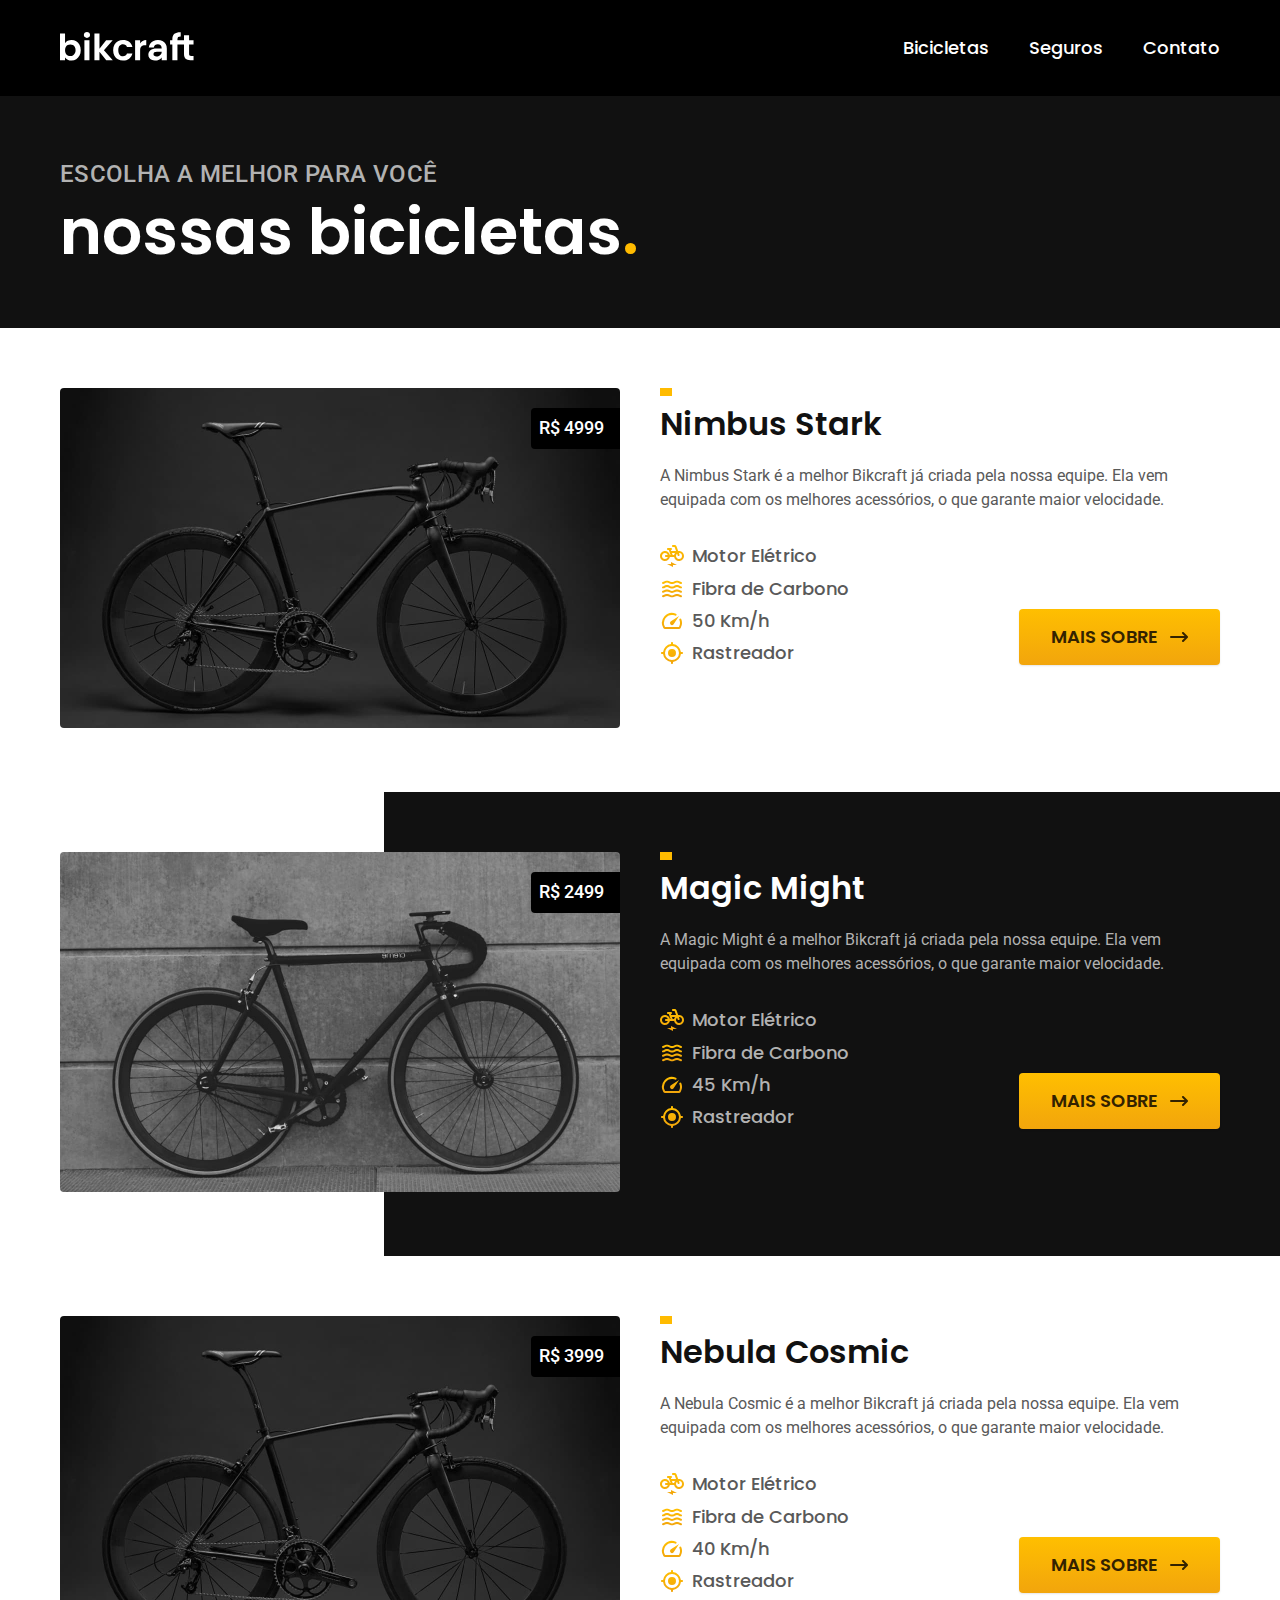
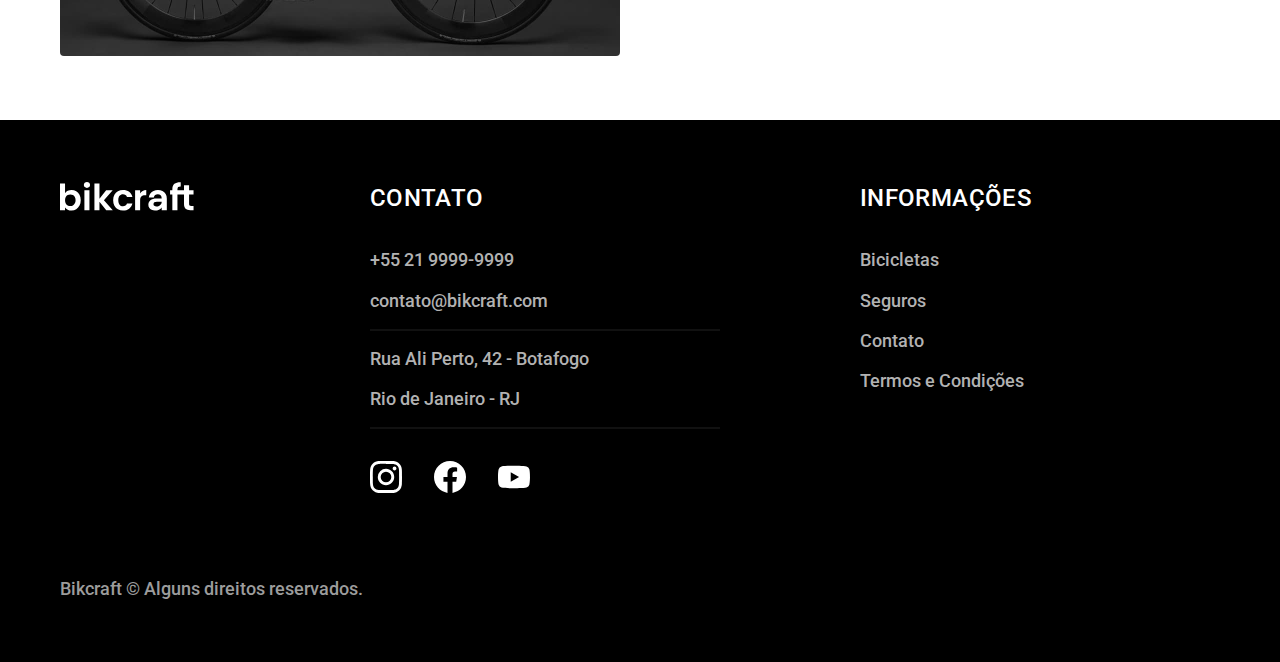
==== bicicletas.html @ 6416e6ee "commir bicicletas" ====
<!DOCTYPE html>
<html lang="en">

<head>
  <meta charset="UTF-8">
  <meta http-equiv="X-UA-Compatible" content="IE=edge">
  <meta name="viewport" content="width=device-width, initial-scale=1.0">
  <meta name="description" content="Termos e condições.">
  <link rel="icon" href="./favicon.svg" type="favicon">
  <link rel="stylesheet" href="./css/style.css">
  <link rel="preconnect" href="https://fonts.googleapis.com">
  <link rel="preconnect" href="https://fonts.gstatic.com" crossorigin>
  <link href="https://fonts.googleapis.com/css2?family=Merriweather:ital,wght@1,900&family=Poppins:wght@400;600&family=Roboto:wght@400;500&display=swap" rel="stylesheet">
  <title>Bicicletas | Bikcraft - Bicicletas Elétricas</title>
</head>

<body>
  <header class="header-bg ">
    <div class="header container">
      <a href="./">
        <img src="./img/bikcraft.svg" alt="Bikcraft">
      </a>

      <nav aria-label="primaria">
        <ul class="header-menu font-1-m cor-0">
          <li><a href="./bicicletas.html">Bicicletas</a></li>
          <li><a href="./seguros.html">Seguros</a></li>
          <li><a href="./contato.html">Contato</a></li>
        </ul>
      </nav>
    </div>
  </header>

  <main>
    <div class="title-bg ">
      <div class="title container">
        <p class="font-2-l-b cor-5">escolha a melhor para você</p>
        <h1 class="font-1-xxl cor-0">nossas bicicletas<span class="cor-p1">.</span></h1>
      </div>
    </div>

    <div class="bicicletas container">
      <div class="bicicletas-imagem">
        <img src="./img/bicicletas/nimbus.jpg" alt="bicicleta preta">
        <span class="font-2-m cor-0">R$ 4999</span>
      </div>
      <div class="bicicletas-conteudo">
        <h2 class="font-1-xl">Nimbus Stark</h2>
        <p class="font-2-s cor-8">A Nimbus Stark é a melhor Bikcraft já criada pela nossa equipe. Ela vem equipada com os melhores acessórios, o que garante maior velocidade.</p>
        <ul class="font-1-m cor-8">
          <li>
            <img src="./img/icones/eletrica.svg" alt="">
            Motor Elétrico
          </li>

          <li>
            <img src="./img/icones/carbono.svg" alt="">
            Fibra de Carbono
          </li>

          <li>
            <img src="./img/icones/velocidade.svg" alt="">
            50 Km/h
          </li>

          <li>
            <img src="./img/icones/rastreador.svg" alt="">
            Rastreador
          </li>
        </ul>
        <a class="botao seta" href="./bicicletas.html/nimbus.html">Mais Sobre</a>
      </div>
    </div>

    <div class="bicicletas-bg">
      <div class="bicicletas container">
        <div class="bicicletas-imagem">
          <img src="./img/bicicletas/magic.jpg" alt="bicicleta preta">
          <span class="font-2-m cor-0">R$ 2499</span>
        </div>
        <div class="bicicletas-conteudo">
          <h2 class="font-1-xl cor-0">Magic Might</h2>
          <p class="font-2-s cor-5">A Magic Might é a melhor Bikcraft já criada pela nossa equipe. Ela vem equipada com os melhores acessórios, o que garante maior velocidade.</p>
          <ul class="font-1-m cor-5">
            <li>
              <img src="./img/icones/eletrica.svg" alt="">
              Motor Elétrico
            </li>

            <li>
              <img src="./img/icones/carbono.svg" alt="">
              Fibra de Carbono
            </li>

            <li>
              <img src="./img/icones/velocidade.svg" alt="">
              45 Km/h
            </li>

            <li>
              <img src="./img/icones/rastreador.svg" alt="">
              Rastreador
            </li>
          </ul>
          <a class="botao seta" href="./bicicletas.html/magic.html">Mais Sobre</a>
        </div>
      </div>
    </div>

    <div class="bicicletas container">
      <div class="bicicletas-imagem">
        <img src="./img/bicicletas/nimbus.jpg" alt="bicicleta preta">
        <span class="font-2-m cor-0">R$ 3999</span>
      </div>
      <div class="bicicletas-conteudo">
        <h2 class="font-1-xl">Nebula Cosmic</h2>
        <p class="font-2-s cor-8">A Nebula Cosmic é a melhor Bikcraft já criada pela nossa equipe. Ela vem equipada com os melhores acessórios, o que garante maior velocidade.</p>
        <ul class="font-1-m cor-8">
          <li>
            <img src="./img/icones/eletrica.svg" alt="">
            Motor Elétrico
          </li>

          <li>
            <img src="./img/icones/carbono.svg" alt="">
            Fibra de Carbono
          </li>

          <li>
            <img src="./img/icones/velocidade.svg" alt="">
            40 Km/h
          </li>

          <li>
            <img src="./img/icones/rastreador.svg" alt="">
            Rastreador
          </li>
        </ul>
        <a class="botao seta" href="./bicicletas.html/nebula.html">Mais Sobre</a>
      </div>
    </div>

  </main>

  <footer class="footer-bg">
    <div class="footer container">
      <img src="./img/bikcraft.svg" alt="">
      <div class="footer-contato">
        <h3 class="font-2-l-b cor-0">CONTATO</h3>
        <ul class="font-2-m cor-5">
          <li><a href="tel:+55 21 9999-9999">+55 21 9999-9999</a></li>
          <li><a href="mailto:contato@bikcraft.com">contato@bikcraft.com</a></li>
          <li>Rua Ali Perto, 42 - Botafogo</li>
          <li>Rio de Janeiro - RJ</li>
        </ul>
        <div class="footer-redes">
          <a href="./">
            <img src="./img/redes/instagram.svg" alt="Instagram">
          </a>

          <a href="./">
            <img src="./img/redes/facebook.svg" alt="Facebook">
          </a>

          <a href="./">
            <img src="./img/redes/youtube.svg" alt="Youtube">
          </a>
        </div>
      </div>

      <div class="footer-informacoes">
        <h3 class="font-2-l-b cor-0">Informações</h3>
        <nav>
          <ul class="font-2-m cor-5">
            <li><a href="./bicicletas.html">Bicicletas</a></li>
            <li><a href="./seguros.html">Seguros</a></li>
            <li><a href="./contato.html">Contato</a></li>
            <li><a href="./termos.html">Termos e Condições</a></li>
          </ul>
        </nav>
      </div>
      <p class="footer-copy font-2-m cor-6">Bikcraft © Alguns direitos reservados.</p>
    </div>
  </footer>
</body>

</html>
---- css/style.css ----
@import "./global/global.css";
@import "./utilidades/tipografia.css";
@import "./utilidades/cores.css";

/* Home */
@import "./global/header.css";
@import "./home/introducao.css";
@import "./home/tecnologia.css";
@import "./home/parceiros.css";
@import "./home/depoimento.css";

/*Utilidades */
@import "./utilidades/componentes.css";

/*Bicicletas */
@import "./bicicletas/bicicletas-lista.css";

/*Seguros */
@import "./seguros.css/seguros.css";

/*Footer*/
@import "./global/footer.css";

/*termos/condições*/
@import "./termos/condições/termos.css";

/*Bicicletas*/
@import "./bicicletas/bicicletas.css";
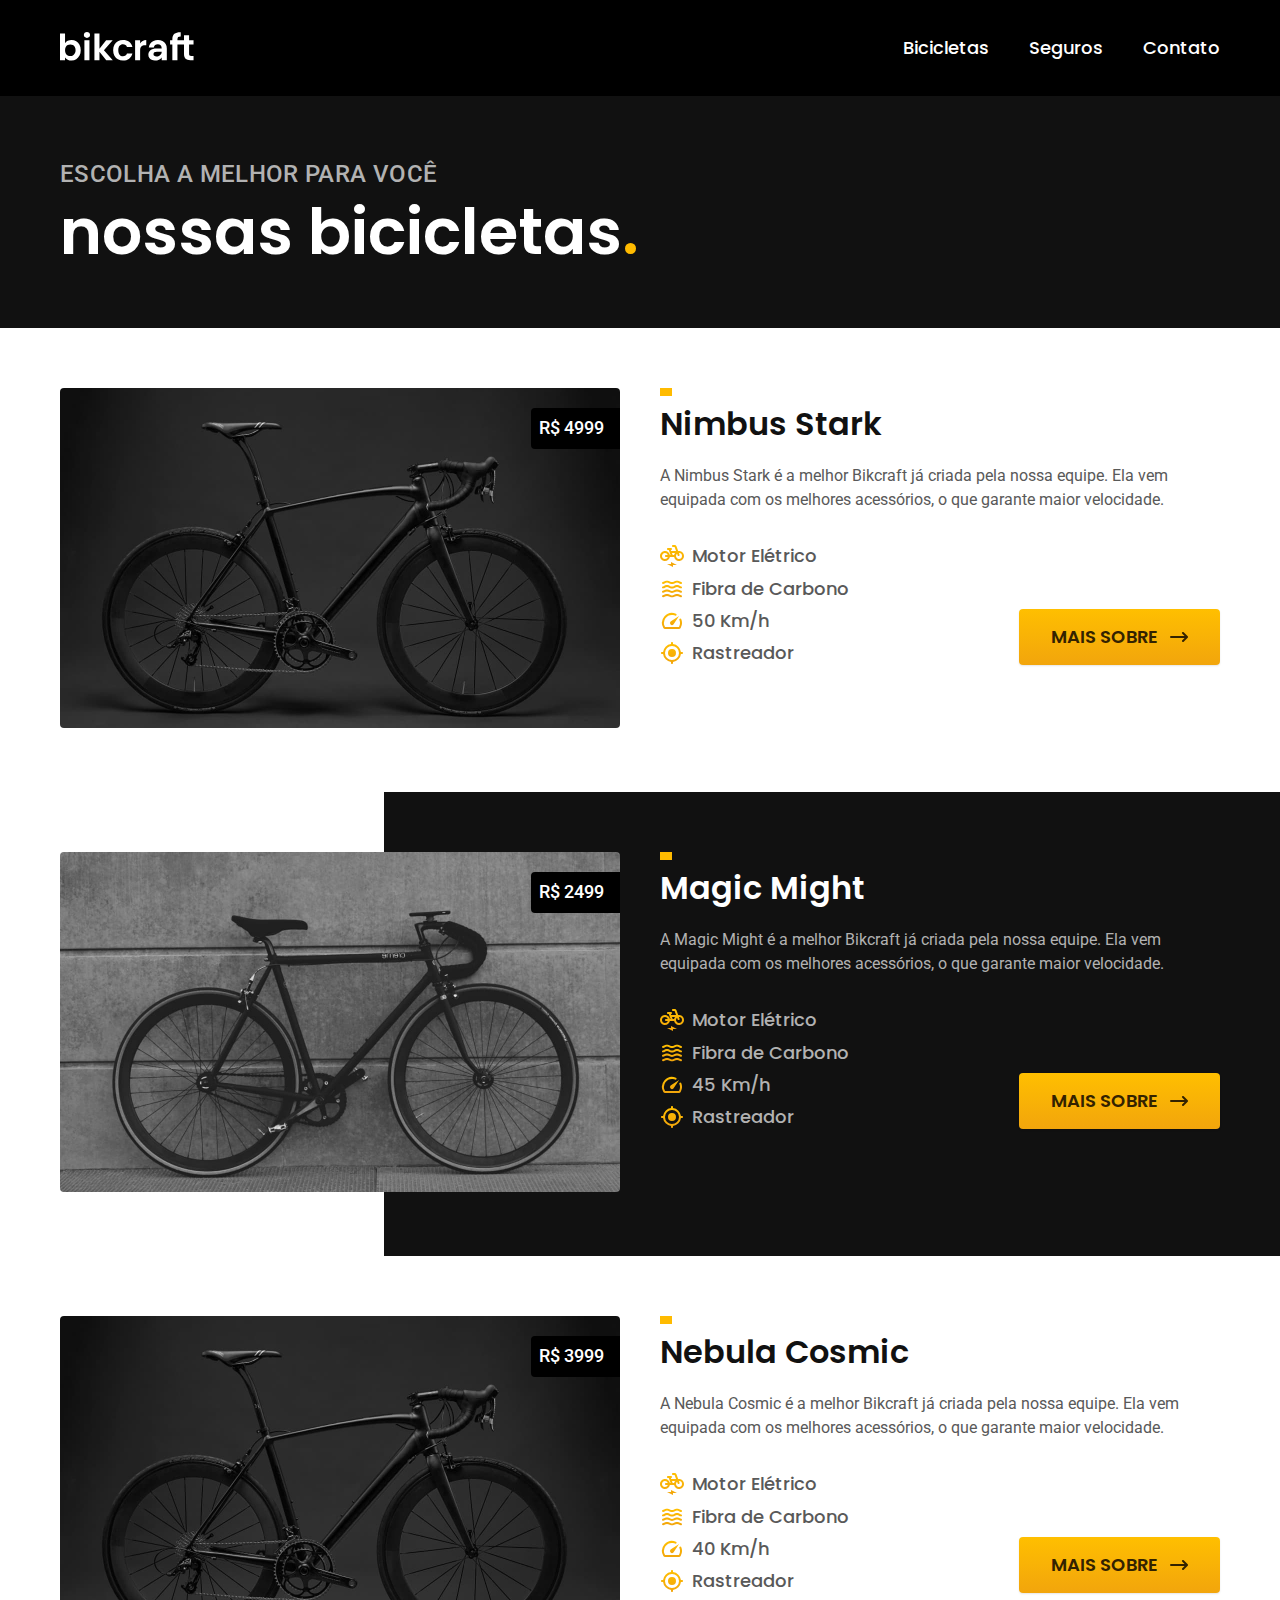
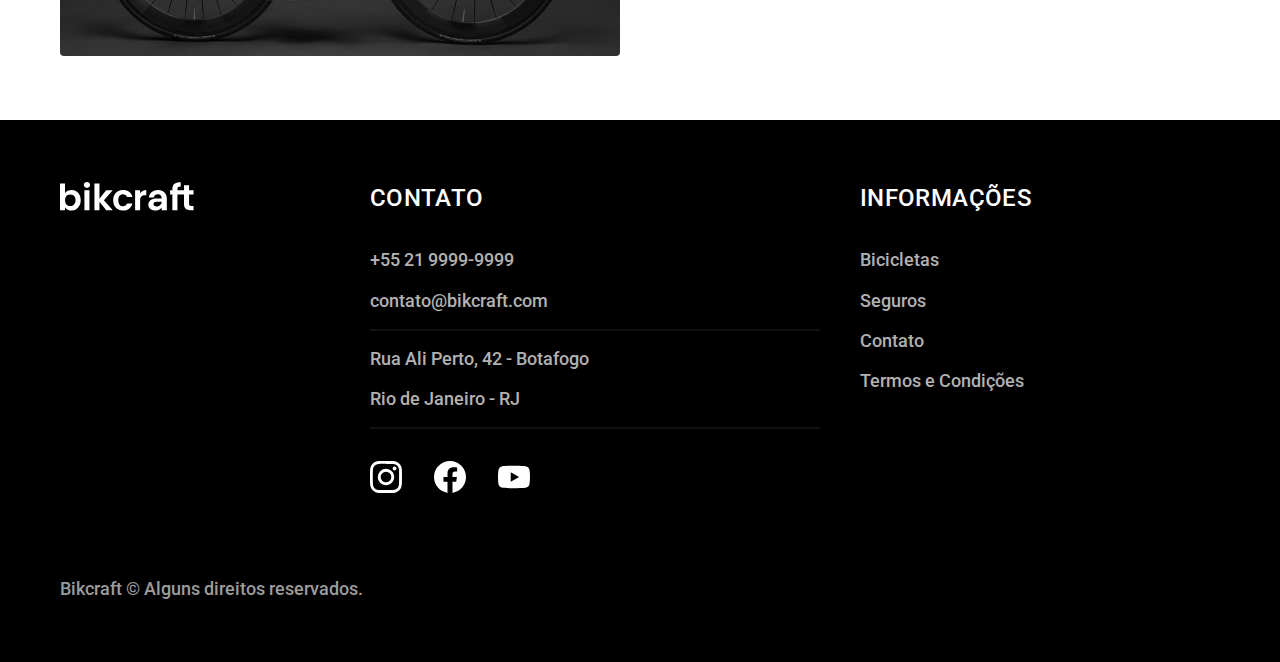
==== commit 50d11729: "commit page-contato" ====
--- a/bicicletas.html
+++ b/bicicletas.html
@@ -1,5 +1,5 @@
 <!DOCTYPE html>
-<html lang="en">
+<html lang="pt-br">
 
 <head>
   <meta charset="UTF-8">
@@ -68,7 +68,7 @@
             Rastreador
           </li>
         </ul>
-        <a class="botao seta" href="./bicicletas.html/nimbus.html">Mais Sobre</a>
+        <a class="botao seta" href="./bicicletas/nimbus.html">Mais Sobre</a>
       </div>
     </div>
 
@@ -102,7 +102,7 @@
               Rastreador
             </li>
           </ul>
-          <a class="botao seta" href="./bicicletas.html/magic.html">Mais Sobre</a>
+          <a class="botao seta" href="./bicicletas/magic.html">Mais Sobre</a>
         </div>
       </div>
     </div>
@@ -136,7 +136,7 @@
             Rastreador
           </li>
         </ul>
-        <a class="botao seta" href="./bicicletas.html/nebula.html">Mais Sobre</a>
+        <a class="botao seta" href="./bicicletas/nebula.html">Mais Sobre</a>
       </div>
     </div>
 
--- a/css/style.css
+++ b/css/style.css
@@ -17,6 +17,8 @@
 
 /*Seguros */
 @import "./seguros.css/seguros.css";
+@import "./seguros.css/vantagens.css";
+@import "./seguros.css/perguntas.css";
 
 /*Footer*/
 @import "./global/footer.css";
@@ -26,3 +28,10 @@
 
 /*Bicicletas*/
 @import "./bicicletas/bicicletas.css";
+@import "./bicicletas/nimbus.css";
+@import "./bicicletas/seguro.css";
+
+/*Contato*/
+@import "./contato/contato.css";
+@import "./contato/formulario.css";
+@import "./contato/lojas.css";
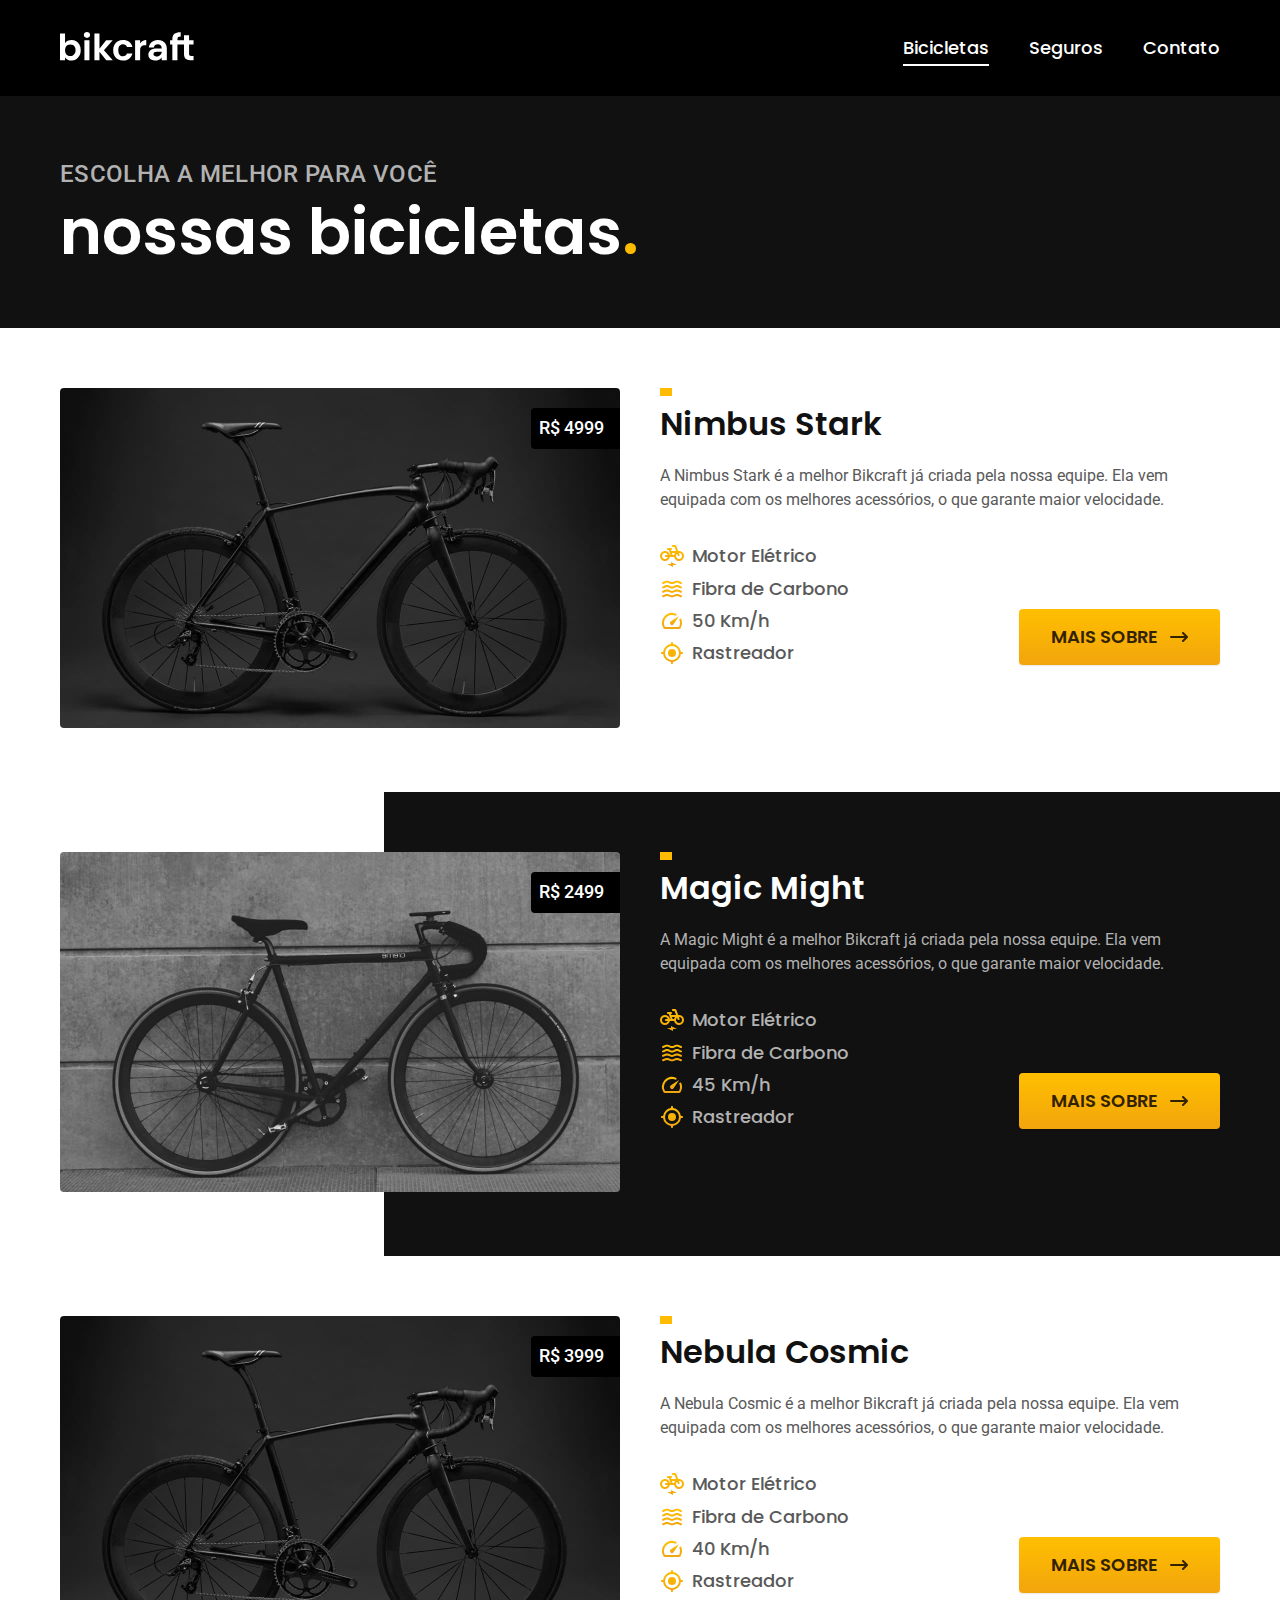
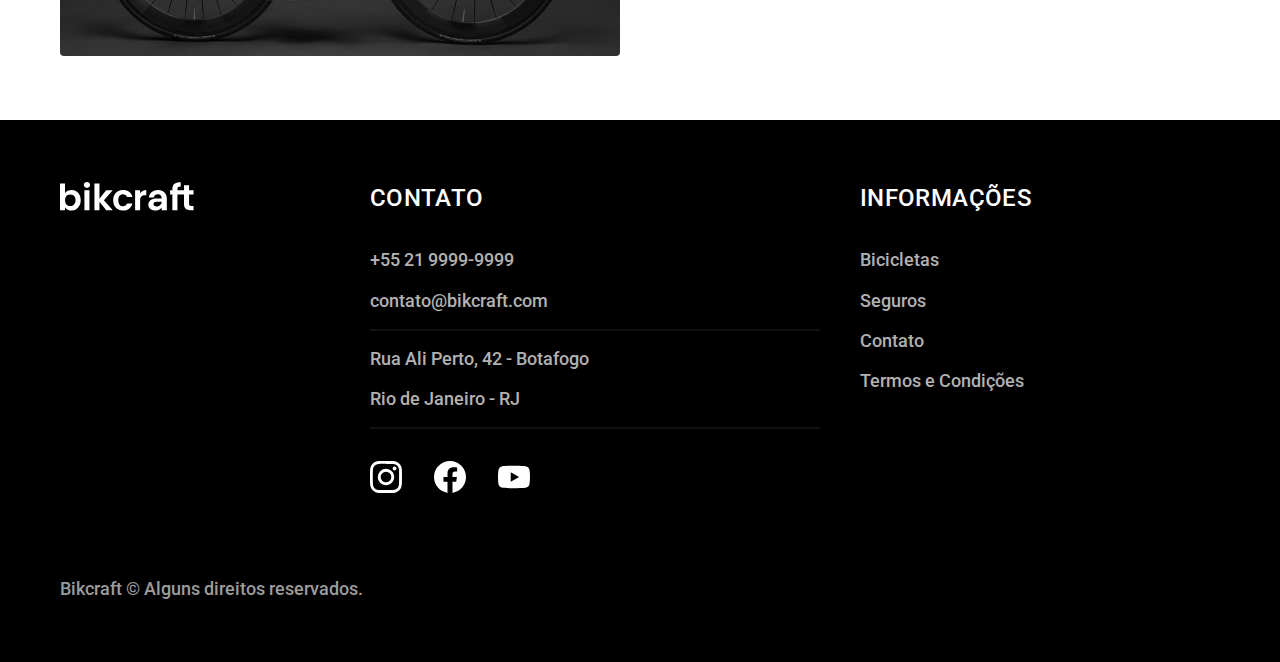
==== commit 4fd5ecfc: "commit js" ====
--- a/bicicletas.html
+++ b/bicicletas.html
@@ -8,17 +8,19 @@
   <meta name="description" content="Termos e condições.">
   <link rel="icon" href="./favicon.svg" type="favicon">
   <link rel="stylesheet" href="./css/style.css">
+  <link rel="preload" href="./css/style.css" as="style">
   <link rel="preconnect" href="https://fonts.googleapis.com">
   <link rel="preconnect" href="https://fonts.gstatic.com" crossorigin>
   <link href="https://fonts.googleapis.com/css2?family=Merriweather:ital,wght@1,900&family=Poppins:wght@400;600&family=Roboto:wght@400;500&display=swap" rel="stylesheet">
   <title>Bicicletas | Bikcraft - Bicicletas Elétricas</title>
+  <script>document.documentElement.classList.add('js')</script>
 </head>
 
 <body>
   <header class="header-bg ">
     <div class="header container">
       <a href="./">
-        <img src="./img/bikcraft.svg" alt="Bikcraft">
+        <img src="./img/bikcraft.svg" width="136" height="32" alt="Bikcraft">
       </a>
 
       <nav aria-label="primaria">
@@ -41,7 +43,7 @@
 
     <div class="bicicletas container">
       <div class="bicicletas-imagem">
-        <img src="./img/bicicletas/nimbus.jpg" alt="bicicleta preta">
+        <img src="./img/bicicletas/nimbus.jpg" width="1120" height="680" alt="bicicleta preta">
         <span class="font-2-m cor-0">R$ 4999</span>
       </div>
       <div class="bicicletas-conteudo">
@@ -49,22 +51,22 @@
         <p class="font-2-s cor-8">A Nimbus Stark é a melhor Bikcraft já criada pela nossa equipe. Ela vem equipada com os melhores acessórios, o que garante maior velocidade.</p>
         <ul class="font-1-m cor-8">
           <li>
-            <img src="./img/icones/eletrica.svg" alt="">
+            <img src="./img/icones/eletrica.svg" width="32" height="32" alt="">
             Motor Elétrico
           </li>
 
           <li>
-            <img src="./img/icones/carbono.svg" alt="">
+            <img src="./img/icones/carbono.svg" width="32" height="32" alt="">
             Fibra de Carbono
           </li>
 
           <li>
-            <img src="./img/icones/velocidade.svg" alt="">
+            <img src="./img/icones/velocidade.svg" width="32" height="32" alt="">
             50 Km/h
           </li>
 
           <li>
-            <img src="./img/icones/rastreador.svg" alt="">
+            <img src="./img/icones/rastreador.svg" width="32" height="32" alt="">
             Rastreador
           </li>
         </ul>
@@ -75,7 +77,7 @@
     <div class="bicicletas-bg">
       <div class="bicicletas container">
         <div class="bicicletas-imagem">
-          <img src="./img/bicicletas/magic.jpg" alt="bicicleta preta">
+          <img src="./img/bicicletas/magic.jpg" width="1120" height="680" alt="bicicleta preta">
           <span class="font-2-m cor-0">R$ 2499</span>
         </div>
         <div class="bicicletas-conteudo">
@@ -83,22 +85,22 @@
           <p class="font-2-s cor-5">A Magic Might é a melhor Bikcraft já criada pela nossa equipe. Ela vem equipada com os melhores acessórios, o que garante maior velocidade.</p>
           <ul class="font-1-m cor-5">
             <li>
-              <img src="./img/icones/eletrica.svg" alt="">
+              <img src="./img/icones/eletrica.svg" width="32" height="32" alt="">
               Motor Elétrico
             </li>
 
             <li>
-              <img src="./img/icones/carbono.svg" alt="">
+              <img src="./img/icones/carbono.svg" width="32" height="32" alt="">
               Fibra de Carbono
             </li>
 
             <li>
-              <img src="./img/icones/velocidade.svg" alt="">
+              <img src="./img/icones/velocidade.svg" width="32" height="32" alt="">
               45 Km/h
             </li>
 
             <li>
-              <img src="./img/icones/rastreador.svg" alt="">
+              <img src="./img/icones/rastreador.svg" width="32" height="32" alt="">
               Rastreador
             </li>
           </ul>
@@ -117,22 +119,22 @@
         <p class="font-2-s cor-8">A Nebula Cosmic é a melhor Bikcraft já criada pela nossa equipe. Ela vem equipada com os melhores acessórios, o que garante maior velocidade.</p>
         <ul class="font-1-m cor-8">
           <li>
-            <img src="./img/icones/eletrica.svg" alt="">
+            <img src="./img/icones/eletrica.svg" width="32" height="32" alt="">
             Motor Elétrico
           </li>
 
           <li>
-            <img src="./img/icones/carbono.svg" alt="">
+            <img src="./img/icones/carbono.svg" width="32" height="32" alt="">
             Fibra de Carbono
           </li>
 
           <li>
-            <img src="./img/icones/velocidade.svg" alt="">
+            <img src="./img/icones/velocidade.svg" width="32" height="32" alt="">
             40 Km/h
           </li>
 
           <li>
-            <img src="./img/icones/rastreador.svg" alt="">
+            <img src="./img/icones/rastreador.svg" width="32" height="32" alt="">
             Rastreador
           </li>
         </ul>
@@ -144,7 +146,7 @@
 
   <footer class="footer-bg">
     <div class="footer container">
-      <img src="./img/bikcraft.svg" alt="">
+      <img src="./img/bikcraft.svg" width="136" height="32" alt="">
       <div class="footer-contato">
         <h3 class="font-2-l-b cor-0">CONTATO</h3>
         <ul class="font-2-m cor-5">
@@ -155,15 +157,15 @@
         </ul>
         <div class="footer-redes">
           <a href="./">
-            <img src="./img/redes/instagram.svg" alt="Instagram">
+            <img src="./img/redes/instagram.svg" width="32" height="32" alt="Instagram">
           </a>
 
           <a href="./">
-            <img src="./img/redes/facebook.svg" alt="Facebook">
+            <img src="./img/redes/facebook.svg" width="32" height="32" alt="Facebook">
           </a>
 
           <a href="./">
-            <img src="./img/redes/youtube.svg" alt="Youtube">
+            <img src="./img/redes/youtube.svg" width="32" height="32" alt="Youtube">
           </a>
         </div>
       </div>
@@ -183,5 +185,6 @@
     </div>
   </footer>
 </body>
+<script src="./js/script.js"></script>
 
 </html>--- a/css/style.css
+++ b/css/style.css
@@ -35,3 +35,9 @@
 @import "./contato/contato.css";
 @import "./contato/formulario.css";
 @import "./contato/lojas.css";
+
+/*Orçamento*/
+@import "./orçamento/orcamento.css";
+
+/*Animação*/
+@import "./utilidades/animacao.css";
--- a/css/style.css
+++ b/css/style.css
@@ -35,3 +35,9 @@
 @import "./contato/contato.css";
 @import "./contato/formulario.css";
 @import "./contato/lojas.css";
+
+/*Orçamento*/
+@import "./orçamento/orcamento.css";
+
+/*Animação*/
+@import "./utilidades/animacao.css";
